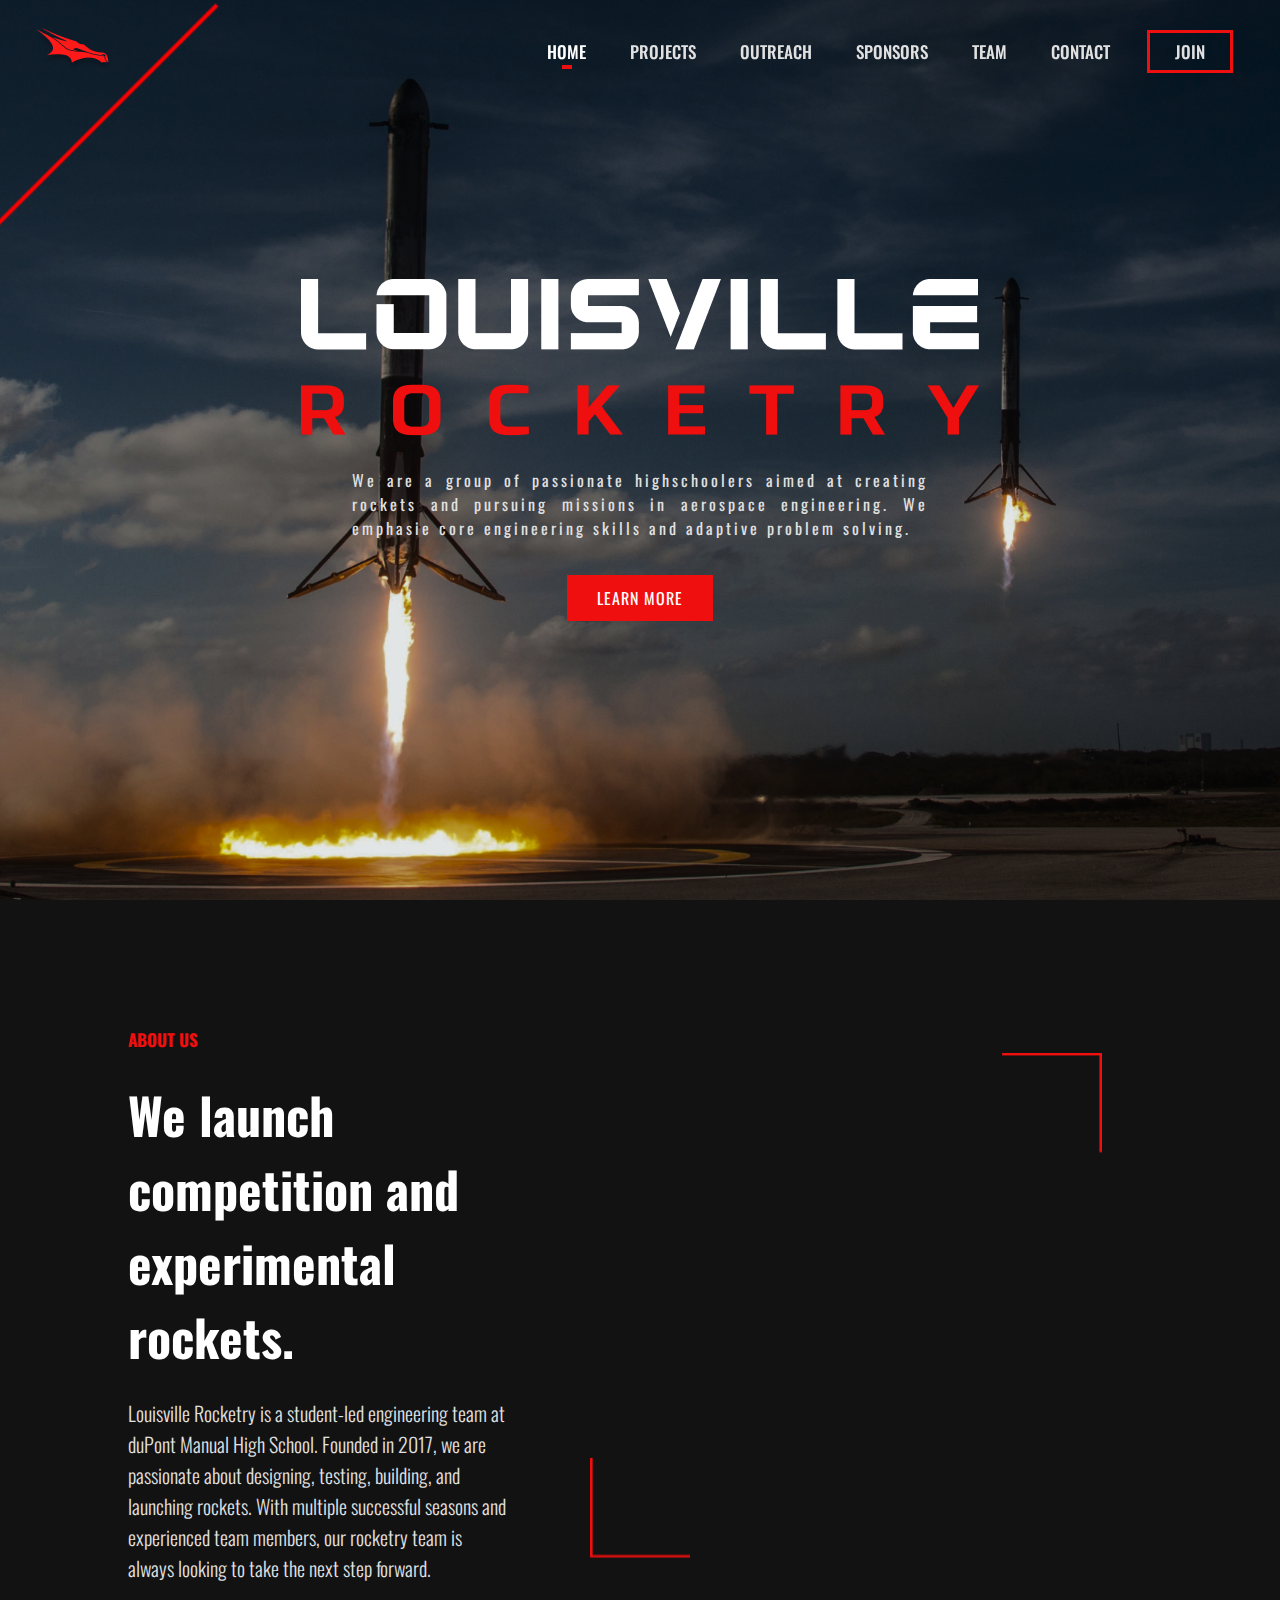
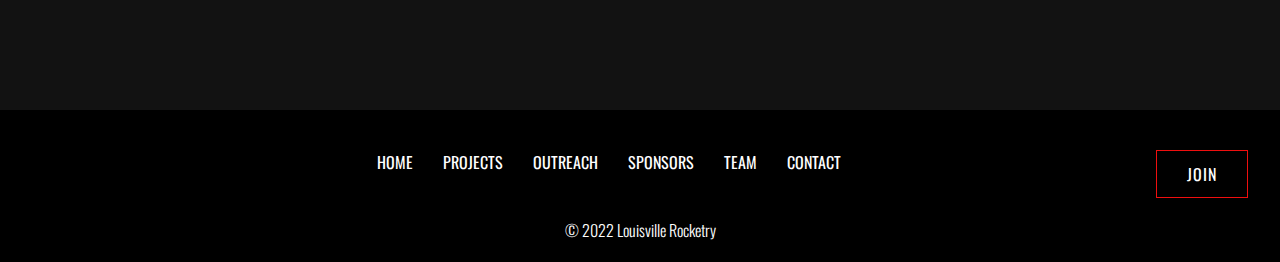
==== index.html @ fc51ed13 "homepage" ====
<!DOCTYPE html>
<html lang="en">
    <head>
        <meta charset="UTF-8" />
        <meta http-equiv="X-UA-Compatible" content="IE=edge" />
        <meta name="viewport" content="width=device-width, initial-scale=1.0" />
        <link rel="stylesheet" href="./css/style.css" />
        <link
            rel="stylesheet"
            href="https://cdnjs.cloudflare.com/ajax/libs/font-awesome/6.1.1/css/all.min.css"
            integrity="sha512-KfkfwYDsLkIlwQp6LFnl8zNdLGxu9YAA1QvwINks4PhcElQSvqcyVLLD9aMhXd13uQjoXtEKNosOWaZqXgel0g=="
            crossorigin="anonymous"
            referrerpolicy="no-referrer"
        />
        <title>Home - LoiusVilleRocketry</title>
    </head>
    <body>
        <img src="./img/hero-left.png" class="hero-left" alt="" />

        <div id="header">
            <header>
                <a href="#"><img src="./img/logo.png" alt="Logo" /></a>
                <ul class="navItems">
                    <li><a href="#" class="active-nav">HOME</a></li>
                    <li><a href="#">PROJECTS</a></li>
                    <li><a href="#">OUTREACH</a></li>
                    <li><a href="#">SPONSORS</a></li>
                    <li><a href="#">TEAM</a></li>
                    <li><a href="#">CONTACT</a></li>
                    <li><a href="#" class="border-red">JOIN</a></li>
                </ul>
                <i
                    class="fa-solid fa-bars fa-lg"
                    style="color: white; height: 30px; width: 30px"
                    id="hamburger"
                ></i>
                <div id="mobile-nav">
                    <i class="fa-solid fa-xmark fa-lg" id="cross"></i>
                    <ul>
                        <li><a href="#" class="active-nav">HOME</a></li>
                        <li><a href="#">PROJECTS</a></li>
                        <li><a href="#">OUTREACH</a></li>
                        <li><a href="#">SPONSORS</a></li>
                        <li><a href="#">TEAM</a></li>
                        <li><a href="#">CONTACT</a></li>
                        <li><a href="#" class="border-red">JOIN</a></li>
                    </ul>
                </div>
            </header>
        </div>
        <div id="hero">
            <h1><img src="./img/hero-text.png" alt="" /></h1>
            <h2><img src="./img/hero-text2.png" alt="" /></h2>
            <p>
                We are a group of passionate highschoolers aimed at creating
                rockets and pursuing missions in aerospace engineering. We
                emphasie core engineering skills and adaptive problem solving.
            </p>
            <a href="#" class="btn btn-red">LEARN MORE</a>
        </div>
        <section id="about-us">
            <div id="about">
                <div class="left">
                    <h3>ABOUT US</h3>
                    <h2>We launch competition and experimental rockets.</h2>
                    <p>
                        Louisville Rocketry is a student-led engineering team at
                        duPont Manual High School. Founded in 2017, we are
                        passionate about designing, testing, building, and
                        launching rockets. With multiple successful seasons and
                        experienced team members, our rocketry team is always
                        looking to take the next step forward.
                    </p>
                </div>
                <div class="right">
                    <img
                        src="./img/left-border.png"
                        class="left-border"
                        alt=""
                    />
                    <img
                        src="./img/right-border.png"
                        class="right-border"
                        alt=""
                    />
                    <iframe
                        width="560"
                        height="412"
                        src="https://www.youtube.com/embed/A2ZZnCD8i9M"
                        title="YouTube video player"
                        frameborder="0"
                        allow="accelerometer; autoplay; clipboard-write; encrypted-media; gyroscope; picture-in-picture"
                        allowfullscreen
                        class="video"
                    ></iframe>
                </div>
            </div>
        </section>

        <div id="footer">
            <div class="footer-nav">
                <div class="social-icons">
                    <i class="fa-brands fa-instagram fa-xl"></i
                    ><i class="fa-brands fa-facebook fa-xl"></i>
                </div>
                <div class="navbar">
                    <ul>
                        <li><a href="#">HOME</a></li>
                        <li><a href="#">PROJECTS</a></li>
                        <li><a href="#">OUTREACH</a></li>
                        <li><a href="#">SPONSORS</a></li>
                        <li><a href="#">TEAM</a></li>
                        <li><a href="#">CONTACT</a></li>
                    </ul>
                </div>
                <a href="#" class="btn btn-gray">JOIN</a>
            </div>
            <p>© 2022 Louisville Rocketry</p>
        </div>
        <script src="./script.js"></script>
    </body>
</html>
---- css/style.css ----
@import url("https://fonts.googleapis.com/css2?family=Inria+Sans:ital,wght@0,300;0,400;0,700;1,400&family=Oswald:wght@300;400;500;600;700&family=PT+Sans:wght@400;700&display=swap");
:root {
    --red: #ef0f0f;
    --light-gray: #e1e1e1;
    --dark-bg: #121212;
}
* {
    margin: 0px;
    padding: 0px;
    box-sizing: border-box;
}

html {
    font-family: "Oswald";
}

ul {
    list-style: none;
}

a {
    text-decoration: none;
    color: #333;
}
#header {
    width: 100%;
    background-color: transparent;
    position: fixed;
}
header {
    display: flex;
    justify-content: space-between;
    align-items: center;

    width: 95%;
    background-color: transparent;
    height: 11.5vh;
    margin: 0 auto;
    transition: height 0.5s ease;
    position: relative;
}

.navItems {
    display: flex;
}

.navItems li {
    margin: 0 15px;
}

.navItems li a {
    color: var(--light-gray);
    transition: all 0.185s ease-in-out;
    padding: 7px;
    font-size: 17px;
    font-weight: 500;
}

.navItems li a:hover {
    color: #fff;
}

.active-nav {
    color: white !important;
    position: relative;
}

.active-nav::before {
    content: "";
    display: block;
    position: absolute;
    width: 10px;
    height: 4px;
    background-color: var(--red);
    bottom: 2px;
    left: 50%;
    transform: translateX(-50%);
}

.border-red {
    border: 3px solid var(--red);
    padding: 6px 25px !important;
    transition: all 0.25s ease-in-out;
}
.border-red:hover {
    background-color: #e1e1e12a;
}

/* -- HERO SECTION -- */
img {
    max-width: 100%;
}
#hero {
    background: url("../img/hero.png") no-repeat center center/cover;
    /* background-color: white;
    background-image: url("../img/herp.png");
    background-size: auto 100%;
    background-repeat: no-repeat;
    background-position: left top; */

    /* background-image: url("../img/herp.png");
    background-repeat: no-repeat;
    background-size: 100% 100%;
    height: 100vh;
    width: 100vw;
    padding: 0; */

    /* background: url("../img/herp.png") no-repeat center center fixed; */
    -webkit-background-size: cover;
    -moz-background-size: cover;
    -o-background-size: cover;
    background-size: cover;
    height: 100vh;

    display: flex;
    justify-content: center;
    align-items: center;
    flex-direction: column;
    /* position: relative; */
}
.hero-left {
    position: absolute;
    left: -60px;
    height: 280px;
    top: 3px;
}
#hero h1 {
    margin-bottom: 25px;
}
#hero h2 {
    margin-bottom: 25px;
}
#hero p {
    color: #e1e1e1;
    letter-spacing: 3px;
    width: 45%;
    text-align: justify;
    font-weight: 400;
    margin-bottom: 35px;
}

.btn {
    padding: 11px 30px;
    color: white;
    background: #838383;
    letter-spacing: 1.05px;
}

.btn-red {
    background-color: var(--red);
}

#hamburger {
    display: none;
}

#mobile-nav {
    display: none;
    position: absolute;
    top: 0;
    left: 0;
    width: 100%;
    height: 100vh;
    background-color: rgb(39, 39, 39);
    color: white;
}

#mobile-nav ul {
    display: flex;
    flex-direction: column;
    justify-content: center;
    align-items: center;
    height: 100%;
}

#mobile-nav ul li {
    margin-bottom: 25px;
}

#cross {
    position: absolute;
    top: 30px;
    right: 30px;
}

.show {
    display: block !important;
}

/* -- ABOUT -- */
#about-us {
    min-height: 90vh;
    background-color: var(--dark-bg);
}
#about {
    display: flex;
    justify-content: space-between;
    align-items: center;
    width: 80%;
    margin: 0 auto;
    /* background-color: #333; */
    min-height: 90vh;
    color: white;
}
#about h2 {
    margin: 25px 0;
    font-size: 58px;
}
#about p {
    color: var(--light-gray);
    font-size: 26px;
    font-weight: 300;
    line-height: 155%;
}
#about .left,
#about .right {
    width: 50%;
    /* border: 1px solid red; */
}
#about h3 {
    color: var(--red);
    font-size: 22px;
}
#about .video {
    height: 415px;
}
#about .left {
    padding-right: 30px;
}
#about .right {
    display: flex;
    justify-content: center;
    position: relative;
    /* border: 1px solid white; */
    padding: 45px 20px;
    margin: 0 50px;
}

.left-border {
    width: 100px;
    height: 100px;
    position: absolute;
    bottom: 0;
    left: 0;
}
.right-border {
    width: 100px;
    height: 100px;
    position: absolute;
    top: 0;
    right: 0;
}

.scrolling-active {
    background-color: #8181814b !important;
    color: #838383;
    box-shadow: 0 3px 1rem rgba(0, 0, 0, 0.1);
}
.scrolling-active header {
    height: 8vh;
    /* align-items: center; */
}

#footer {
    background: black;
    color: white;
    padding: 20px 0;
}
#footer p {
    text-align: center;
    font-weight: 300;
}
.footer-nav {
    display: flex;
    justify-content: space-between;
    width: 95%;
    margin: 0 auto;
    padding: 20px 0;
}

.footer-nav ul {
    display: flex;
}

.footer-nav ul li a {
    margin: 0 15px;
    color: #fff;
}
.footer-nav i {
    margin-right: 15px;
}

.btn-gray {
    background: transparent;
    border: 1px solid var(--red);
}

/* .video {
    position: relative;
}
.left-border {
    position: absolute;
    z-index: 100;
    left: 100px;
    top: 600px;
} */
@media screen and (max-width: 768px) {
    header {
        /* flex-direction: column; */
    }
    .navItems {
        display: none;
    }
    #hamburger {
        display: block;
    }
    #hero h1,
    #hero h2,
    #hero p {
        width: 80%;
    }

    .active-nav::before {
        bottom: -5px;
    }
}

@media screen and (max-width: 1080px) {
    #hero h1,
    #hero h2 {
        width: 70%;
        /* margin: 0 auto; */
    }
    #hero p {
        width: 58%;
    }
    #about {
        flex-direction: column;
        padding: 40px 0;
    }
    #about .left,
    #about .right {
        width: 90%;
        margin: 0 auto;

        /* border: 1px solid red; */
    }
}

@media screen and (max-width: 1400px) {
    #about h2 {
        font-size: 50px;
    }
    #about p {
        font-size: 20px;
    }
    #about h3 {
        font-size: 17px;
    }
}
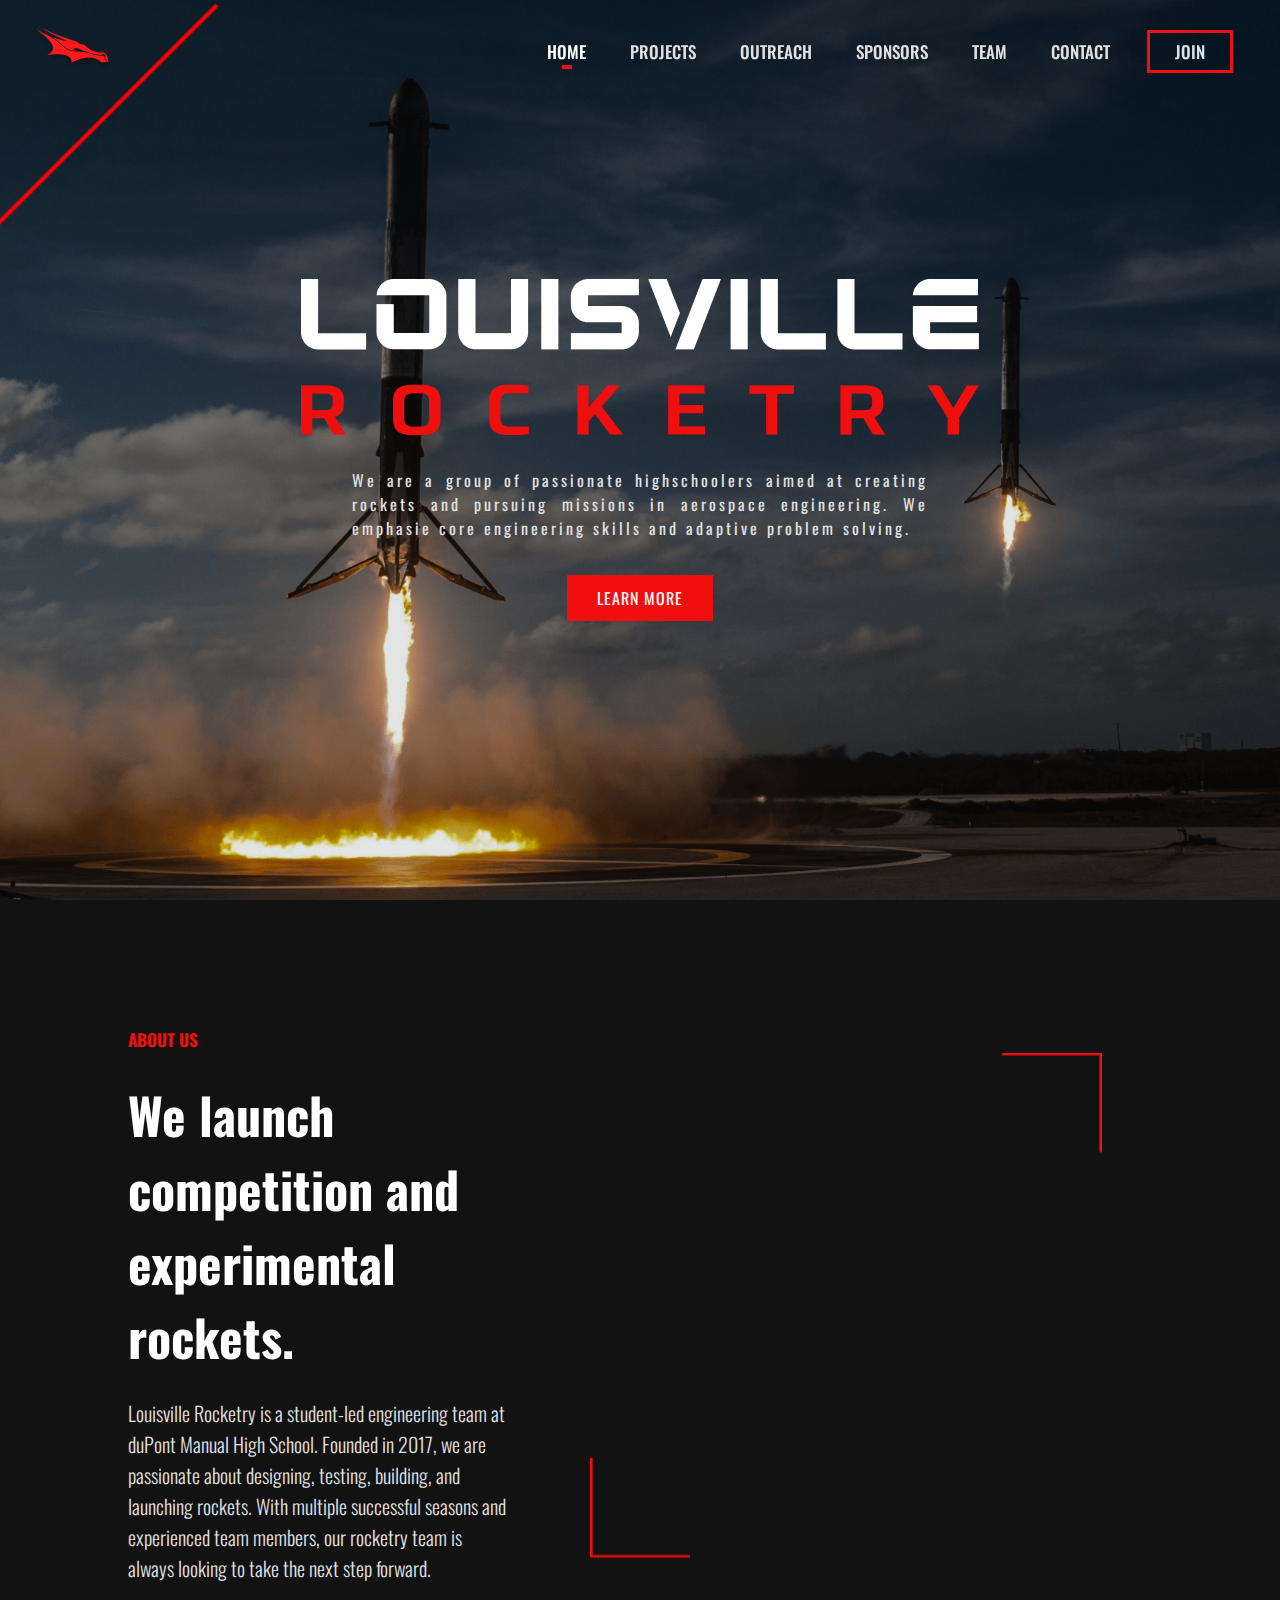
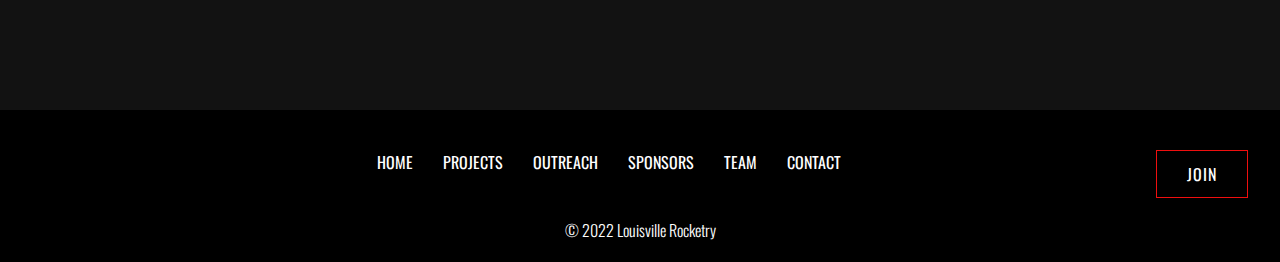
==== commit 03067699: "project page completed" ====
--- a/index.html
+++ b/index.html
@@ -16,13 +16,25 @@
     </head>
     <body>
         <img src="./img/hero-left.png" class="hero-left" alt="" />
+        <div id="mobile-nav">
+            <i class="fa-solid fa-xmark fa-xl" id="cross"></i>
+            <ul>
+                <li><a href="#" class="active-nav">HOME</a></li>
+                <li><a href="#">PROJECTS</a></li>
+                <li><a href="#">OUTREACH</a></li>
+                <li><a href="#">SPONSORS</a></li>
+                <li><a href="#">TEAM</a></li>
+                <li><a href="#">CONTACT</a></li>
+                <li><a href="#" class="border-red">JOIN</a></li>
+            </ul>
+        </div>
 
         <div id="header">
             <header>
                 <a href="#"><img src="./img/logo.png" alt="Logo" /></a>
                 <ul class="navItems">
-                    <li><a href="#" class="active-nav">HOME</a></li>
-                    <li><a href="#">PROJECTS</a></li>
+                    <li><a href="index.html" class="active-nav">HOME</a></li>
+                    <li><a href="projects.html">PROJECTS</a></li>
                     <li><a href="#">OUTREACH</a></li>
                     <li><a href="#">SPONSORS</a></li>
                     <li><a href="#">TEAM</a></li>
@@ -34,18 +46,6 @@
                     style="color: white; height: 30px; width: 30px"
                     id="hamburger"
                 ></i>
-                <div id="mobile-nav">
-                    <i class="fa-solid fa-xmark fa-lg" id="cross"></i>
-                    <ul>
-                        <li><a href="#" class="active-nav">HOME</a></li>
-                        <li><a href="#">PROJECTS</a></li>
-                        <li><a href="#">OUTREACH</a></li>
-                        <li><a href="#">SPONSORS</a></li>
-                        <li><a href="#">TEAM</a></li>
-                        <li><a href="#">CONTACT</a></li>
-                        <li><a href="#" class="border-red">JOIN</a></li>
-                    </ul>
-                </div>
             </header>
         </div>
         <div id="hero">
@@ -61,7 +61,7 @@
         <section id="about-us">
             <div id="about">
                 <div class="left">
-                    <h3>ABOUT US</h3>
+                    <h3 class="red-tag">ABOUT US</h3>
                     <h2>We launch competition and experimental rockets.</h2>
                     <p>
                         Louisville Rocketry is a student-led engineering team at
--- a/css/style.css
+++ b/css/style.css
@@ -22,6 +22,33 @@
     text-decoration: none;
     color: #333;
 }
+
+img {
+    max-width: 100%;
+}
+
+.btn {
+    padding: 11px 30px;
+    color: white;
+    background: #838383;
+    letter-spacing: 1.05px;
+}
+
+.btn-red {
+    background-color: var(--red);
+}
+
+.red-tag {
+    color: var(--red);
+    font-size: 22px;
+}
+
+.btn-gray {
+    background: transparent;
+    border: 1px solid var(--red);
+}
+
+/* --- HEADER --- */
 #header {
     width: 100%;
     background-color: transparent;
@@ -86,37 +113,30 @@
     background-color: #e1e1e12a;
 }
 
+.scrolling-active {
+    background-color: #8181814b !important;
+    color: #838383;
+    box-shadow: 0 3px 1rem rgba(0, 0, 0, 0.1);
+}
+.scrolling-active header {
+    height: 8vh;
+    /* align-items: center; */
+}
+
 /* -- HERO SECTION -- */
-img {
-    max-width: 100%;
-}
+
 #hero {
-    background: url("../img/hero.png") no-repeat center center/cover;
-    /* background-color: white;
-    background-image: url("../img/herp.png");
-    background-size: auto 100%;
-    background-repeat: no-repeat;
-    background-position: left top; */
-
-    /* background-image: url("../img/herp.png");
-    background-repeat: no-repeat;
-    background-size: 100% 100%;
-    height: 100vh;
-    width: 100vw;
-    padding: 0; */
-
-    /* background: url("../img/herp.png") no-repeat center center fixed; */
+    background: url("../img/hero-min.png") no-repeat center center/cover;
+
     -webkit-background-size: cover;
     -moz-background-size: cover;
     -o-background-size: cover;
     background-size: cover;
     height: 100vh;
-
     display: flex;
     justify-content: center;
     align-items: center;
     flex-direction: column;
-    /* position: relative; */
 }
 .hero-left {
     position: absolute;
@@ -139,30 +159,21 @@
     margin-bottom: 35px;
 }
 
-.btn {
-    padding: 11px 30px;
-    color: white;
-    background: #838383;
-    letter-spacing: 1.05px;
-}
-
-.btn-red {
-    background-color: var(--red);
-}
-
 #hamburger {
     display: none;
 }
 
 #mobile-nav {
     display: none;
-    position: absolute;
+    position: fixed;
     top: 0;
     left: 0;
-    width: 100%;
-    height: 100vh;
-    background-color: rgb(39, 39, 39);
+    width: 100vw;
+    height: 100%;
+    overflow: hidden;
+    background-color: rgb(8, 8, 8);
     color: white;
+    z-index: 99;
 }
 
 #mobile-nav ul {
@@ -171,6 +182,7 @@
     justify-content: center;
     align-items: center;
     height: 100%;
+    animation: fadeIn 1.25s;
 }
 
 #mobile-nav ul li {
@@ -179,15 +191,17 @@
 
 #cross {
     position: absolute;
-    top: 30px;
-    right: 30px;
+    top: 35px;
+    right: 25px;
+    animation: fadeIn 1.25s;
 }
 
 .show {
     display: block !important;
 }
 
-/* -- ABOUT -- */
+/* --- ABOUT --- */
+
 #about-us {
     min-height: 90vh;
     background-color: var(--dark-bg);
@@ -217,10 +231,7 @@
     width: 50%;
     /* border: 1px solid red; */
 }
-#about h3 {
-    color: var(--red);
-    font-size: 22px;
-}
+
 #about .video {
     height: 415px;
 }
@@ -251,15 +262,7 @@
     right: 0;
 }
 
-.scrolling-active {
-    background-color: #8181814b !important;
-    color: #838383;
-    box-shadow: 0 3px 1rem rgba(0, 0, 0, 0.1);
-}
-.scrolling-active header {
-    height: 8vh;
-    /* align-items: center; */
-}
+/* ---Footer--- */
 
 #footer {
     background: black;
@@ -290,20 +293,65 @@
     margin-right: 15px;
 }
 
-.btn-gray {
-    background: transparent;
-    border: 1px solid var(--red);
-}
-
-/* .video {
-    position: relative;
-}
-.left-border {
-    position: absolute;
-    z-index: 100;
-    left: 100px;
-    top: 600px;
-} */
+/* ---------- PROJECT PAGE ----------- */
+.project-wrap {
+    background-color: #121212;
+    color: white;
+}
+#project {
+    min-height: 100vh;
+
+    display: flex;
+    align-items: center;
+    justify-content: space-between;
+    width: 80%;
+    margin: 0 auto;
+}
+#project .left,
+#project .right {
+    width: 50%;
+}
+#project .left h2 {
+    font-size: 47px;
+    margin-top: 40px;
+}
+#project .right h2 {
+    font-size: 47px;
+}
+#project .right {
+    text-align: center;
+}
+#project .right p {
+    width: 60%;
+    margin: 0 auto;
+    font-size: 21px;
+    margin-top: 17px;
+}
+#project .left p {
+    font-size: 30px;
+}
+#project .left {
+    display: flex;
+    flex-direction: column;
+    align-items: flex-start;
+    justify-content: flex-start;
+}
+#project .left img {
+    margin-top: 50px;
+    margin-left: -70px;
+}
+.graycl {
+    color: #bababa;
+}
+
+@keyframes fadeIn {
+    0% {
+        opacity: 0;
+    }
+    100% {
+        opacity: 1;
+    }
+}
 @media screen and (max-width: 768px) {
     header {
         /* flex-direction: column; */
@@ -319,12 +367,41 @@
     #hero p {
         width: 80%;
     }
+    #hero p {
+        width: 80% !important;
+    }
 
     .active-nav::before {
         bottom: -5px;
     }
-}
-
+    .footer-nav {
+        flex-direction: column;
+        justify-content: center;
+        align-items: center;
+    }
+    .footer-nav ul {
+        margin: 20px 0;
+        flex-direction: column;
+        text-align: center;
+    }
+    .left-border {
+        left: -30px;
+    }
+    .right-border {
+        right: -30px;
+    }
+    #about .left {
+        padding-right: 0px;
+    }
+}
+@media screen and (max-width: 950px) {
+    .navItems {
+        display: none;
+    }
+    #hamburger {
+        display: block;
+    }
+}
 @media screen and (max-width: 1080px) {
     #hero h1,
     #hero h2 {
@@ -345,6 +422,21 @@
 
         /* border: 1px solid red; */
     }
+    #project {
+        flex-direction: column;
+        padding: 70px 0;
+    }
+    #project .left,
+    #project .right {
+        width: 90%;
+        margin: 30px auto;
+    }
+    #project .right p {
+        width: 90%;
+        margin: 0 auto;
+        font-size: 21px;
+        margin-top: 17px;
+    }
 }
 
 @media screen and (max-width: 1400px) {
